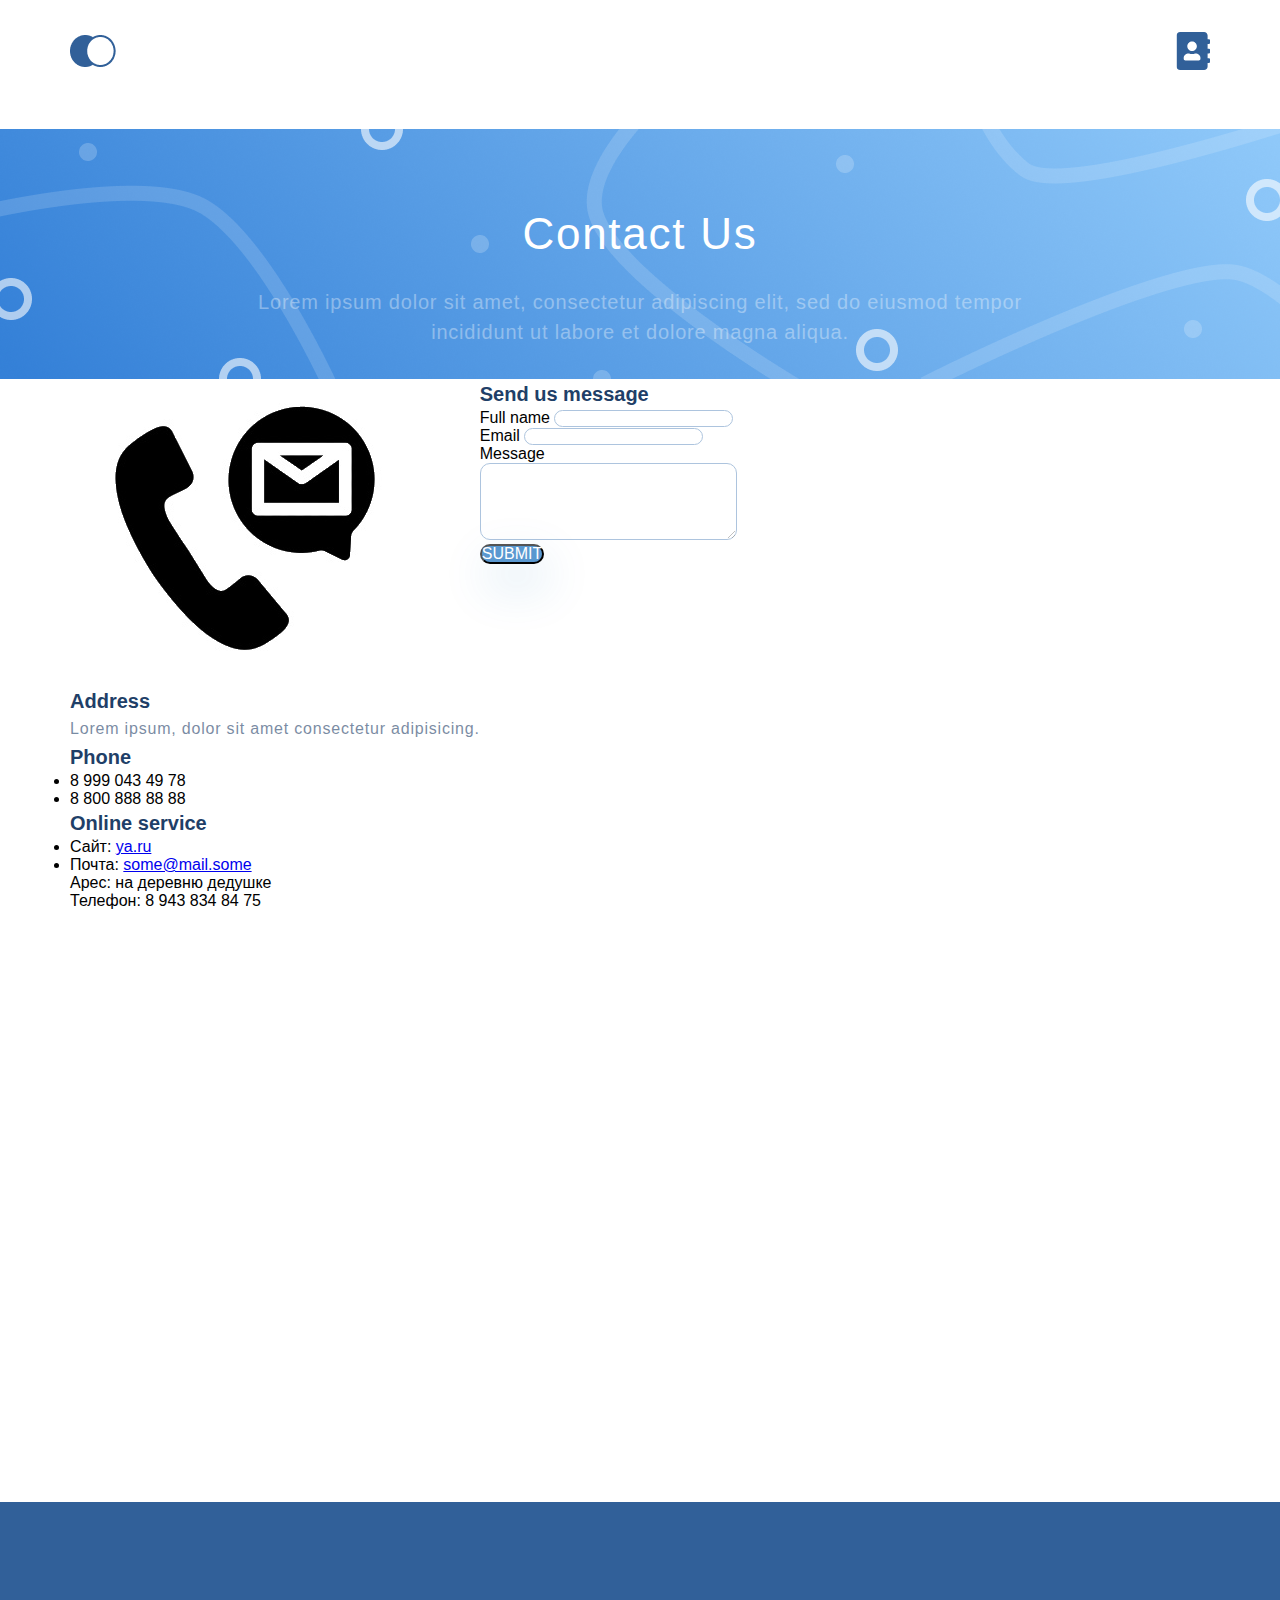
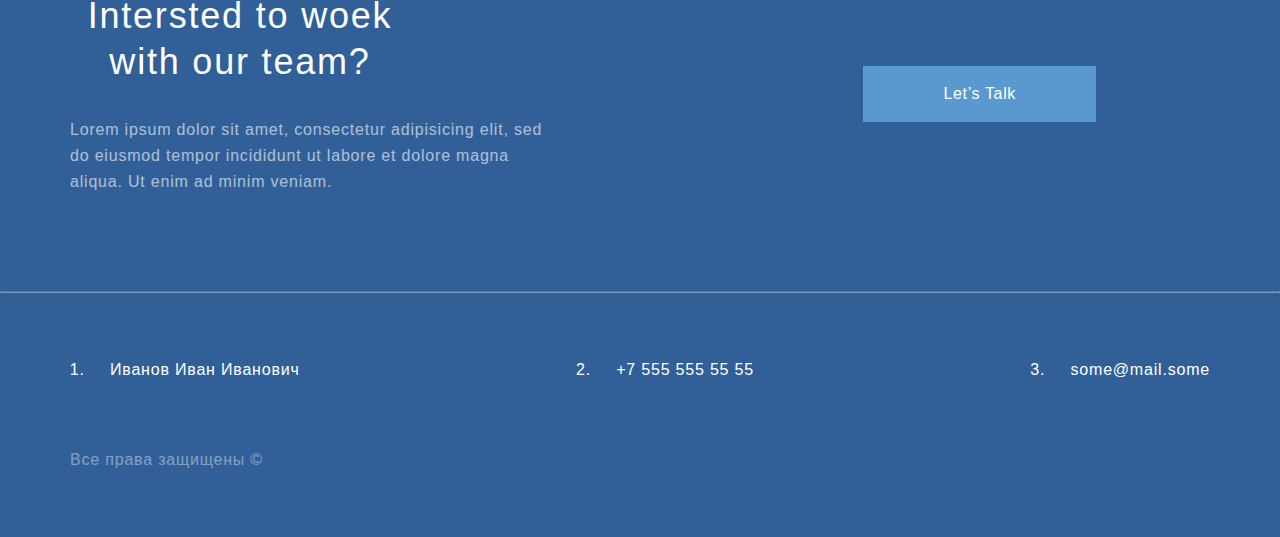
==== contacts.html @ 67391644 "ДЗ 8 для html/css интерактивный курс" ====
<!DOCTYPE html>
<html lang="en">
<head>
    <meta charset="UTF-8">
    <meta http-equiv="X-UA-Compatible" content="IE=edge">
    <meta name="viewport" content="width=device-width, initial-scale=1.0">
    <link rel="stylesheet" href="style.css">
    <title>Сайт\Контакты</title>
</head>
<body>
    <div class="top contact">
        <div class="top__content container">
            <ol class="menu">
                <li><a href="index.html"><img src="img/logo.png" alt="Главная"></a></li>
                <li><a href="contacts.html"><img src="img/address-book-solid.svg" alt="Контакты"></a></li>
            </ol>
            <div class="top-contacts__info">
                <h2 class="h_2_contacts">Contact Us</h2>
                <p class="par">Lorem ipsum dolor sit amet, consectetur adipiscing elit, sed do eiusmod tempor incididunt ut labore et dolore magna aliqua. </p>
            </div>
        </div>
    </div>
    <div class="container">
        <div class="contacts">
            <div class="contacts_info">
                <img src="img/contacts.jpg" alt="contacts">
                <h4 class="h_4">Address</h4>
                <p class="par">Lorem ipsum, dolor sit amet consectetur adipisicing.</p>
                <h4 class="h_4">Phone</h4>
                <ul>
                    <li>8 999 043 49 78</li>
                    <li>8 800 888 88 88</li>
                </ul>
                <h4 class="h_4">Online service</h4>
                <ul>
                    <li>Сайт: <a href="ya.ru">ya.ru</a></li>
                    <li>Почта: <a href="mailto:some@mail.some">some@mail.some</a></li>
                </ul>
                Арес: на деревню дедушке <br>
                Телефон: 8 943 834 84 75 <br>
            </div>
            <div class="contacts_form">
                <form action="#">
                    <h4 class="h_4">Send us message</h4>
                    Full name <input class="text_input" type="text"> <br>
                    Email <input class="text_input" type="email"> <br>
                    Message <br> <textarea class="text_input" name="message" id="message" cols="30" rows="5"></textarea><br>
                    <button type="Submit" class="submit_btm">Submit</button><br>
                </form>
            </div>
        </div>
    </div>
    <div class="map container">
        <script async src="https://api-maps.yandex.ru/services/constructor/1.0/js/?um=constructor%3A5d4afef96a3b4a6868f008889158abeeec3bd0699098f9b514096938b57496c0&amp;width=inherit&amp;height=inherit&amp;lang=ru_RU&amp;scroll=true"></script>
    </div>
    <div class="footer">
        <div class="footer_content container">
            <div class="footer__info">
                <h3 class="h_3">Intersted to woek
                    with our team?</h3>
                <p class="par">Lorem ipsum dolor sit amet, consectetur adipisicing elit, sed do eiusmod tempor incididunt ut labore et dolore magna aliqua. Ut enim ad minim veniam.</p>
            </div>
            <a href="#" class="footer__button">Let’s Talk</a>
        </div>
        <hr>
        <div class="footer_contacts container">
            <ol class="footer__list">
                <li>Иванов Иван Иванович</li>
                <li>+7 555 555 55 55</li>
                <li>some@mail.some</li>
            </ol>
            <div class="footer__rights">
                <p class="par">Все права защищены &#169;</p>
            </div>
        </div>
    </div>
</body>
</html>
---- style.css ----
*{
    margin: 0;
    padding: 0;
}

body{
    font-family: sans-serif;
}

.container{
    max-width: 1140px;
    margin: 0 auto;
}

.top{
    height: 768px;
    background: linear-gradient(0deg, #EBF3FB 8.84%, rgba(152, 195, 232, 0) 31.12%);
}

.top__content{
    display: flex;
    flex-direction: column;
    height: 100%;
}

.menu{
    list-style: none;
    display: flex;
    justify-content: space-between;
    padding-top: 34px;
    align-items: center;
    height: 38px;
}

.top__info{
    padding-top: 115px;
    flex-grow: 1;
    background-image: url(img/top_img.png);
    background-repeat: no-repeat;
    background-position: right center;
    background-size: 50%;
    background-position-y: 80%;
}

.h_1{
    font-size: 64px;
    color: #1f3f68;
    width: 510px;
    font-weight: 300;
    line-height: 74px;
    letter-spacing: 0.04em;
}

.header-caption{
    width: 510px;
    margin-bottom: 32px;
}

.h_1 ~ .par {
    width: 510px;
}

.par{
    font-size: 16px;
    line-height: 26px;
    color: #1F3F68;
    font-weight: 400;
    letter-spacing: 0.05em;
    opacity: 0.6;
}

.heade-link{
    text-decoration: none;
    background: #5A98D0;
    box-shadow: 5px 10px 20px rgba(53, 110, 173, 0.2);
    border-radius: 10px;
    padding: 15px 50px;
    display: inline-block;
    margin-top: 71px;
    
    font-weight: 400;
    font-size: 16px;
    line-height: 26px;
    letter-spacing: 0.04em;
    color: #FFFFFF;
}

.what-we-do .h_3{
    padding-top: 64px;
}

.what-we-do__container{
    display: flex;
    justify-content: space-between;
    padding-top: 64px;
}

.what-we-do___item{
    width: 359px;
    background: #FFFFFF;
    box-shadow: 5px 20px 50px rgba(16, 112, 177, 0.2);
    border-radius: 10px;
    padding: 44px 32px;
    box-sizing: border-box;
    display: flex;
    flex-direction: column;
}

.wwd-img{
    align-self: center;
    height: 130px;
}

.what-we-do___item .h_4{
    padding-top: 51px;
}

.what-we-do___item .par{
    padding-top: 14px;
}

.more{
    font-weight: 400;
    font-size: 14px;
    line-height: 30px;
    letter-spacing: 0.05em;
    color: #5A98D0;
    text-decoration: none;
    padding-top: 34px;
}

.finished-projects{
    padding-top: 64px;
}

.finished-projects .h_3{
    font-size: 24px;
    line-height: 28px;
}

.par.projects{
    text-align: center;
    color: #222222;
    opacity: 1;
    padding-top: 32px;
    width: 75%;
    margin: 0 auto;
}

.project{
    position: relative;
}

.project_1{
    margin-top: 64px;
}

.project .par{
    position: absolute;
    color: #FFFFFF;
    font-size: 32px;
}

.project_1 .par{
    top: 64px;
    text-align: right;
    right: 64px;
}

.project.mini .par{
    top: 32px;
    left: 32px;
    font-size: 28px;
}

.projects__container{
    margin-top: 32px;
    display: flex;
    justify-content: space-between;
}

.project img{
    width: 100%;
}

.project{
    position: relative;
    flex-grow: 1;
}

.project_2{
    margin-right: 32px;
}

.footer{
    margin-top: 112px;
    background: #316099;
}

.footer_content{
    padding-top: 91px;
    display: flex;
    justify-content: space-between;
}

.footer__info{
    width: 340px;
}

.h_3{
    font-weight: 300;
    font-size: 36px;
    line-height: 46px;
    text-align: center;
    letter-spacing: 0.05em;
    color: #000000;
}

.footer__info .h_3{
    font-weight: 400;
    color: #FFFFFF;
}

.footer__info .par{
    padding-top: 32px;
    width: 495px;
    color: #FFFFFF;
}

.footer__button{
    font-weight: 400;
    font-size: 16px;
    line-height: 26px;
    text-align: center;
    letter-spacing: 0.04em;
    color: #FFFFFF;
    text-decoration: none;
    background: #5A98D0;
    padding: 15px 80px;
    display: inline-block;
    align-self: center;
    margin-right: 114px;
}

.h_4{
    font-size: 20px;
    line-height: 30px;
    color: #1F3F68;
}

hr{
    margin-top: 96px;
    color: #ffffff;
    opacity: 0.4;
}

.footer_contacts{
    padding-top: 64px;
}

.footer__list{
    display: flex;
    justify-content: space-between;
    font-weight: 400;
    font-size: 16px;
    line-height: 26px;
    letter-spacing: 0.05em;
    color: #FFFFFF;
    margin-left: 20px;
}

.footer__list li{
    padding-left: 20px;       
}

.footer__rights{
    padding: 64px 0px;
}

.footer__rights .par{
    color: #FFFFFF;
    opacity: 0.4;
}

/* CONTACTS */
.top.contact{
    background-image: url(img/contact_tiitle.png);
    background-repeat: no-repeat;
    background-position-y: 129px;
    background-size: contain 250px;
    margin: 0 auto;
    height: 379px;
}

.top-contacts__info{
    margin-top: 125px;
}

.h_2_contacts{
    font-weight: 500;
    font-size: 44px;
    text-align: center;
    line-height: 74px;
    text-align: center;
    letter-spacing: 0.04em;
    color: #FFFFFF;
}

.top-contacts__info .par{
    padding-top: 16px;
    font-weight: 400;
    font-size: 20px;
    line-height: 30px;
    text-align: center;
    letter-spacing: 0.04em;
    color: rgba(255, 255, 255, 0.6);
    max-width: 780px;
    margin: 0 auto;
}

.text_input{
    border: 1px solid #356ead;
    box-sizing: border-box;
    border-radius: 10px;
    opacity: 0.4;
}

.contacts{
    display: flex;
    flex-grow: 1;
}

.map{
    width: 100%;
    height: 480px;
}
.submit_btm{
    background-color: #5a98d0;
    box-shadow: 5px 20px 50px rgba(16, 112, 177, 0.2);
    border-radius: 10px;
    font-weight: 500;
    font-size: 16px;
    line-height: 16px;
    text-align: center;
    color: #ffffff;
    text-transform: uppercase;
}

@media (max-width: 1024px){
    .container{
        margin: 0 32px;
    }

    .menu{
        padding-top: 28px;
    }

    .top__info{
        padding-top: 120px;
    }
    
    .what-we-do__container{
        display: flex;
        flex-direction: column;
        padding-top: 64px;
    }

    .what-we-do___item{
        margin: 0 auto;
        margin-bottom: 32px;
        max-width: 335px;
        padding: 26px 30px;
    }

    .more{
        padding-top: 0;
    }

    .finished-projects{
        padding-top: 127px;
    }

    .par.projects{
        width: 100%;
    }

    .footer{
        margin-top: 109px;
    }

    .footer .container{
        margin: 0 124px;
    }

    .footer_content{
        padding-top: 47px;
    }

    .footer__button{
        margin: 0;
    }

    .footer__info .par{
        width: 100%;
    }

    .footer__button{
        padding: 10px 45px;
    }

    hr{
        margin-top: 64px;
    }

    .footer__list{
        flex-direction: column;        
    }

    .footer__list li{
        margin-bottom: 25px;
        padding-left: 45px;
    }

    .footer__rights{
        padding-top: 39px;
    }

    /* CONTACTS */

    .top.contact{
        background-position-y: 99px;
    }

    .top-contacts__info{
        margin-top: 90px;
    }

    .top-contacts__info .par{
        max-width: 520px;
        padding-top: 10px;
    }
    .map.container{
        margin: 64px 0 0 0;    
    }

    .map{
        height: 392px;
    }
}

@media (max-width: 667px){
    .container{
        margin: 0 16px;
    }

    .menu{
        padding-top: 24px;
    }

    .top{
        height: 376px;
    }

    .top__info{
        padding-top: 36px;
        display: flex;
        flex-direction: column;
        align-items: center;
        background-image: none;
    }

    .h_1.header-caption{
        font-size: 32px;
        line-height: 38px;
        text-align: center;
        width: 100%;
        margin-bottom: 12px;
    }

    .h_1 ~ .par {
        width: 100%;
        font-size: 16px;
        line-height: 26px;
        text-align: center;
    }

    .heade-link{
        font-size: 12px;
        padding: 0px 10px;
        margin-top: 32px;
    }

    .what-we-do .h_3{
        padding-top: 48px;
        font-size: 24px;
        line-height: 28px;
        letter-spacing: normal;
    }

    .what-we-do__container{
        padding-top: 32px;
    }

    .what-we-do___item{
        width: 100%;
    }

    .finished-projects{
        padding-top: 64px;
    }

    .project .par{
        font-size: 16px;
        line-height: 19px;
    }

    .project_1 .par{
        top: 16px;
        right: 16px;
    }
    
    .project.mini .par{
        top: 16px;
        left: 16px;
        font-size: 16px;
        line-height: 19px;
    }

    .projects__container{
        margin-top: 16px;
        flex-direction: column;
    }

    .project_2{
        margin-right: 0px;
        margin-bottom: 16px;
    }

    .footer{
        margin-top: 64px;
    }

    .footer .container{
        margin: 0 16px;
    }

    .footer_content{
        flex-direction: column;
        padding-top: 16px;
    }

    .footer__info{
        width: 100%;
        text-align: center;
    }

    .footer__button{
        margin-top: 40px;
        padding: 5px 20px;
    }

    hr{
        margin-top: 40px;
    }

    .footer_contacts{
        padding-top: 32px;
    }

    .footer__list li{
        margin-bottom: 18px;
        padding-left: 23px;
    }

    .footer__rights{
        padding: 14px 0px 32px 0px;
        text-align: center;
    }

    /* CONTACTS */

    .top.contact{
        background-position-y: 83px;
    }

    .top-contacts__info{
        margin-top: 74px;
    }

    .h_2_contacts{
        font-size: 24px;
        line-height: 28px;
    }

    .top-contacts__info .par{
        max-width: 520px;
        padding-top: 32px;
        font-size: 16px;
        line-height: 30px;
    }

    .map.container{
        margin: 32px 0 0 0;    
    }

    .map{
        height: 349px;
    }
}
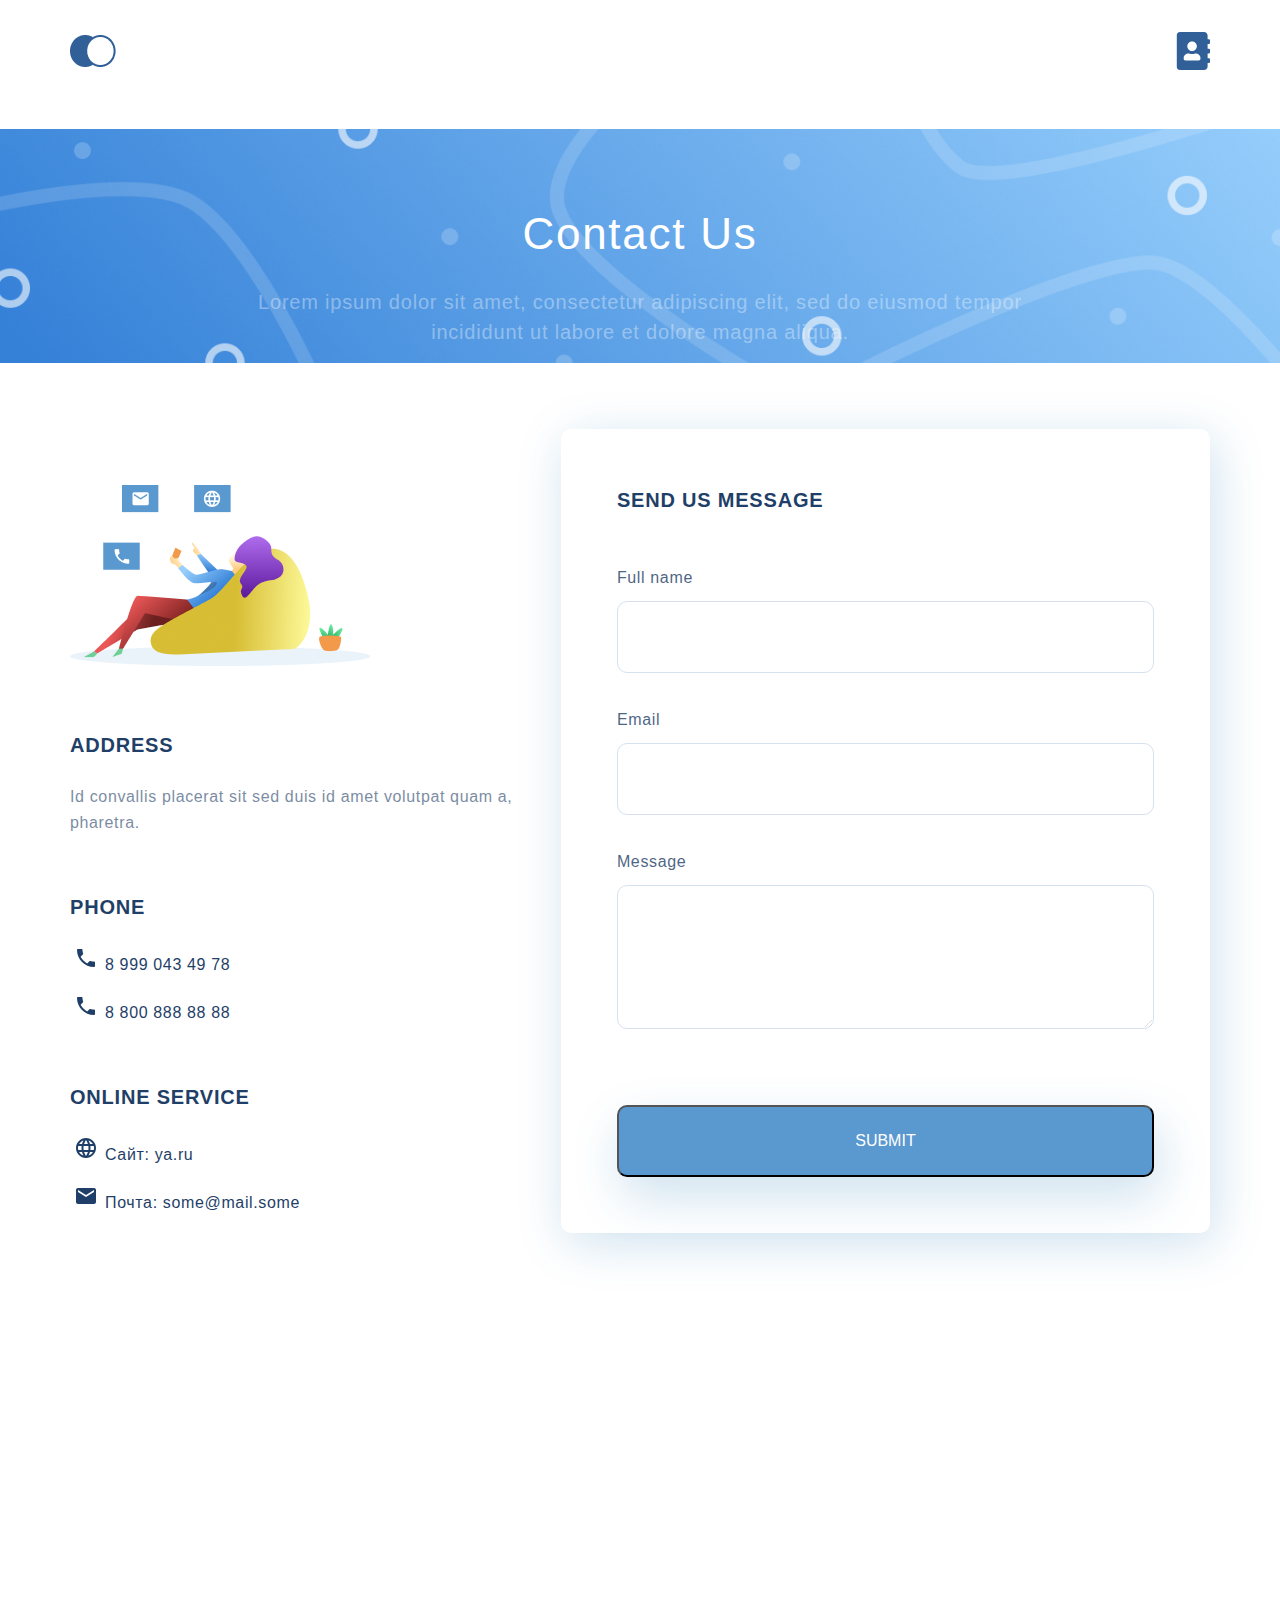
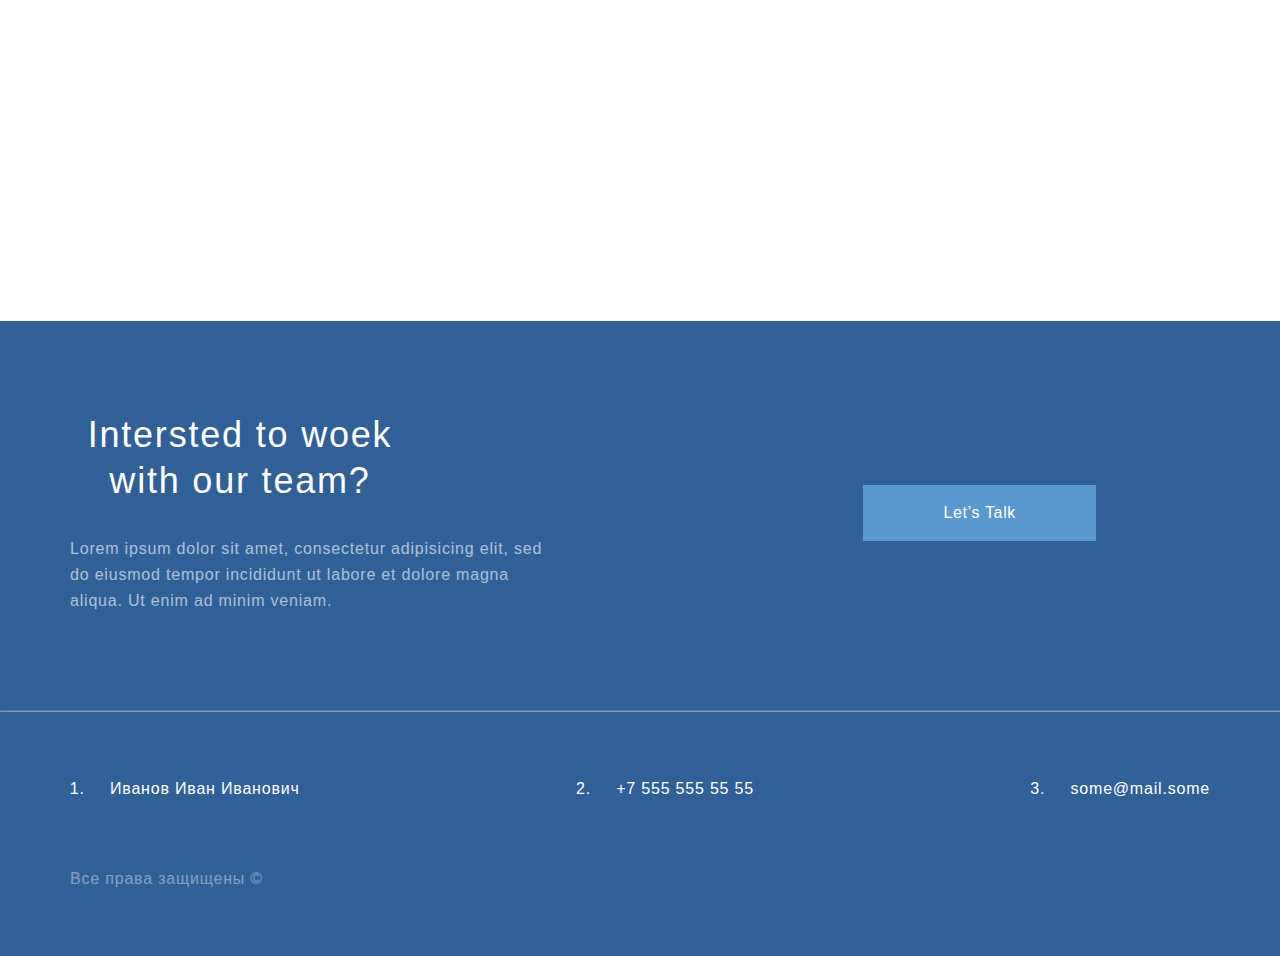
==== commit e5a8ed54: "Финальный вариант задания" ====
--- a/contacts.html
+++ b/contacts.html
@@ -23,29 +23,32 @@
     <div class="container">
         <div class="contacts">
             <div class="contacts_info">
-                <img src="img/contacts.jpg" alt="contacts">
+                <div class="h_4"><img src="img/contacts.png" alt="contacts"></div>                
                 <h4 class="h_4">Address</h4>
-                <p class="par">Lorem ipsum, dolor sit amet consectetur adipisicing.</p>
+                <p class="par">Id convallis placerat sit sed duis id amet volutpat quam a, pharetra.</p>
                 <h4 class="h_4">Phone</h4>
                 <ul>
-                    <li>8 999 043 49 78</li>
-                    <li>8 800 888 88 88</li>
+                    <li class="li_phone">8 999 043 49 78</li>
+                    <li class="li_phone">8 800 888 88 88</li>
                 </ul>
                 <h4 class="h_4">Online service</h4>
                 <ul>
-                    <li>Сайт: <a href="ya.ru">ya.ru</a></li>
-                    <li>Почта: <a href="mailto:some@mail.some">some@mail.some</a></li>
+                    <li class="li_www">Сайт: <a href="ya.ru">ya.ru</a></li>
+                    <li  class="li_mail">Почта: <a href="mailto:some@mail.some">some@mail.some</a></li>
                 </ul>
-                Арес: на деревню дедушке <br>
-                Телефон: 8 943 834 84 75 <br>
+                <!-- Арес: на деревню дедушке <br>
+                Телефон: 8 943 834 84 75 <br> -->
             </div>
             <div class="contacts_form">
                 <form action="#">
                     <h4 class="h_4">Send us message</h4>
-                    Full name <input class="text_input" type="text"> <br>
-                    Email <input class="text_input" type="email"> <br>
-                    Message <br> <textarea class="text_input" name="message" id="message" cols="30" rows="5"></textarea><br>
-                    <button type="Submit" class="submit_btm">Submit</button><br>
+                    <div class="from__field-caption">Full name</div>
+                    <input class="text_input" type="text">
+                    <div class="from__field-caption">Email</div>
+                    <input class="text_input" type="email">
+                    <div class="from__field-caption">Message</div>
+                    <textarea class="text_input message" name="message" id="message" cols="30" rows="5"></textarea>
+                    <button type="Submit" class="submit_btn">Submit</button>
                 </form>
             </div>
         </div>
--- a/style.css
+++ b/style.css
@@ -287,7 +287,8 @@
     background-image: url(img/contact_tiitle.png);
     background-repeat: no-repeat;
     background-position-y: 129px;
-    background-size: contain 250px;
+    background-size: contain;
+    background-position-x: center;
     margin: 0 auto;
     height: 379px;
 }
@@ -318,32 +319,128 @@
     margin: 0 auto;
 }
 
+.contacts{
+    display: flex;
+    justify-content: space-between;
+    padding-top: 50px;
+}
+
+.contacts_form{
+    width: 60%;
+    background: #FFFFFF;
+    box-shadow: 5px 10px 50px rgba(16, 112, 177, 0.2);
+    border-radius: 10px;
+}
+
+.contacts_form form{
+    margin: 56px;
+}
+
+.contacts .h_4{
+    /* font-weight: 500; */
+    letter-spacing: 0.04em;
+    text-transform: uppercase;
+    margin-top: 56px;
+}
+
+.contacts .par{
+    letter-spacing: 0.04em;
+    margin-top: 24px;
+}
+
+.contacts ul{
+    list-style-type: none;
+    margin-top: 24px;
+}
+
+.contacts ul li{
+    margin-top: 16px;
+    font-weight: 300;
+    font-size: 16px;
+    line-height: 26px;
+    letter-spacing: 0.04em;
+    color: #1F3F68;
+    margin-left: 35px;
+}
+
+.contacts ul li a{
+    text-decoration: none;
+    font-weight: 300;
+    font-size: 16px;
+    line-height: 26px;
+    letter-spacing: 0.04em;
+    color: #1F3F68;
+}
+
+.li_phone{
+    list-style-image: url(img/ic_phone_24px.svg);
+}
+
+.li_www{
+    list-style-image: url(img/ic_language_24px.svg);
+}
+
+.li_mail{
+    list-style-image: url(img/ic_email_24px.svg);
+}
+
+.contacts_form .h_4{
+    padding-bottom: 16px;
+}
+
+.from__field-caption{
+    font-size: 16px;
+    line-height: 30px;
+    letter-spacing: 0.04em;
+    color: #1F3F68;
+    opacity: 0.8;
+    margin-top: 32px;
+    margin-bottom: 8px;
+}
+
 .text_input{
     border: 1px solid #356ead;
     box-sizing: border-box;
     border-radius: 10px;
     opacity: 0.4;
-}
-
-.contacts{
-    display: flex;
-    flex-grow: 1;
-}
-
-.map{
     width: 100%;
-    height: 480px;
-}
-.submit_btm{
+    height: 72px;
+
+    font-weight: 300;
+    font-size: 16px;
+    line-height: 30px;
+    letter-spacing: 0.04em;
+    color: #1F3F68;
+    opacity: 0.2;
+
+    padding: 21px 40px;
+}
+
+.text_input.message{
+    height: 144px;
+}
+
+.submit_btn{
     background-color: #5a98d0;
     box-shadow: 5px 20px 50px rgba(16, 112, 177, 0.2);
     border-radius: 10px;
     font-weight: 500;
     font-size: 16px;
-    line-height: 16px;
+    line-height: 26px;
     text-align: center;
     color: #ffffff;
     text-transform: uppercase;
+    display: block;
+
+    width: 100%;
+    height: 72px;
+    margin-top: 72px;
+}
+
+.map{
+    width: 100%;
+    height: 480px;
+    padding-top: 96px;
 }
 
 @media (max-width: 1024px){
@@ -428,7 +525,9 @@
     /* CONTACTS */
 
     .top.contact{
+        height: 349px;
         background-position-y: 99px;
+        background-size: auto;
     }
 
     .top-contacts__info{
@@ -439,8 +538,29 @@
         max-width: 520px;
         padding-top: 10px;
     }
+
+    .contacts{
+        padding-top: 55px;
+        flex-direction: column;
+        align-items: center;
+    }
+
+    .contacts_info{
+        width: 300px;
+    }
+
+    .contacts_form{
+        margin-top: 64px;
+        width: 80%;
+    }
+
+    .contacts_form form{
+        margin: 54px;
+    }
+
     .map.container{
-        margin: 64px 0 0 0;    
+        padding: 64px 0 0 0;
+        margin: 0;
     }
 
     .map{
@@ -599,8 +719,42 @@
         line-height: 30px;
     }
 
+    .contacts{
+        padding-top: 40px;
+    }
+
+    .contacts_form{
+        margin-top: 32px;
+        width: 95%;
+    }
+
+    .contacts_form form{
+        margin: 36px;
+    }
+
+    .from__field-caption{
+        font-size: 14px;
+        margin-top: 20px;
+        margin-bottom: 5px;
+    }
+
+    .text_input{
+        height: 46px;
+        font-size: 16px;
+        padding: 13px 22px;
+    }
+
     .map.container{
-        margin: 32px 0 0 0;    
+        padding: 32px 0 0 0;
+        margin: 0;
+    }
+
+    .text_input.message{
+        height: 92px;
+    }
+
+    .submit_btn{
+        height: 46px;
     }
 
     .map{
